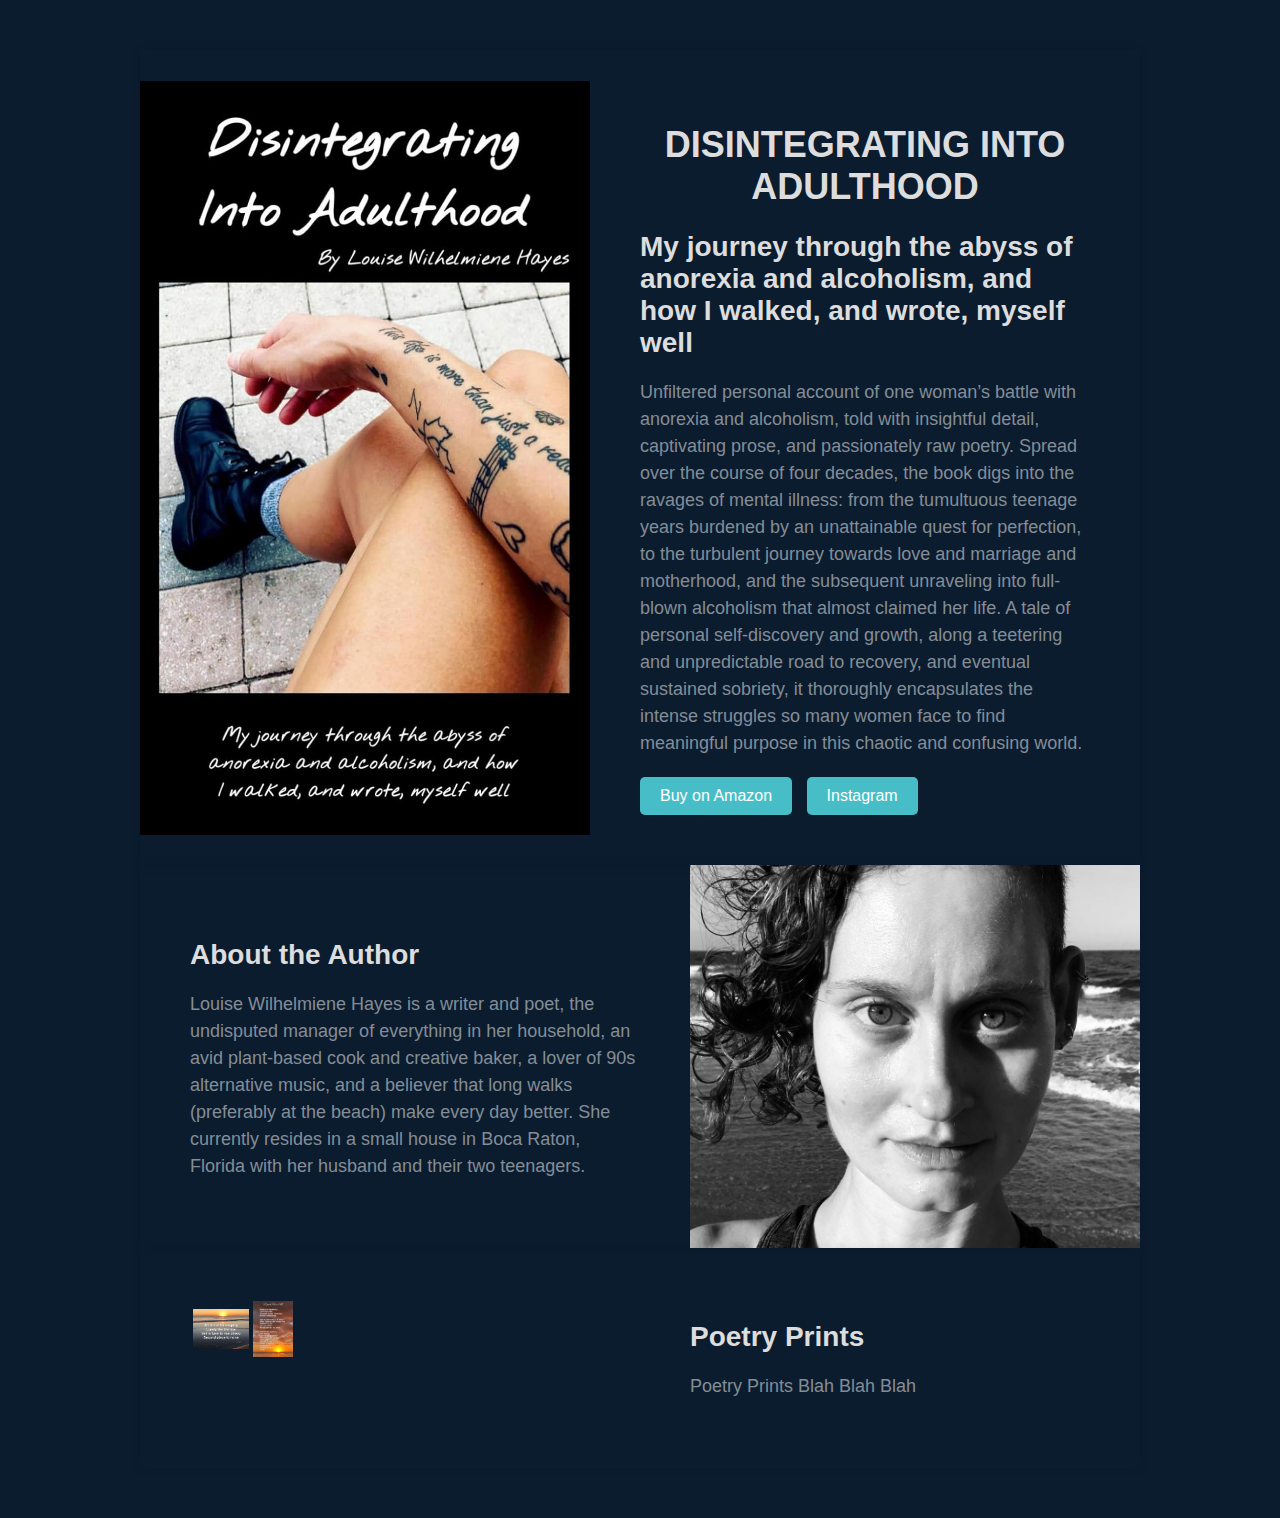
==== index3.html @ 70956264 "Update index3.html" ====
<!DOCTYPE html>
<html lang="en">
<head>
  <meta charset="UTF-8">
  <meta name="viewport" content="width=device-width, initial-scale=1.0">
  <title>Louise Hayes - Disintegrating Into Adulthood</title>
  <style>
    body {
      margin: 0;
      padding: 0;
      font-family: Arial, sans-serif;
      display: flex;
      justify-content: center;
      align-items: center;
      background-color: #0b1c2f;
    }
	.full-container {
	  display: flex;
	  flex-direction: column;
	  margin: 50px;
	}
    .container {
      display: flex;
	  flex-direction: row;
      max-width: 1000px;
      <!- background-color: white; ->
      border-radius: 10px;
      box-shadow: 0 0 10px rgba(0, 0, 0, 0.1);
      overflow: hidden;
    }
    .book-cover {
      flex: 1;
      background-image: url('images/bookcover.jpg');
      background-size: 110%;
	  background-repeat: no-repeat;
      background-position: center;
    }
	.author-photo {
      flex: 1;
      background-image: url('images/louise.jpg');
      background-size: 110%;
	  background-repeat: no-repeat;
      background-position: center;
    }
    .content {
      flex: 1;
      padding: 50px;
	  color: #848d96;
    }
    h1 {
      font-size: 36px;
      margin-bottom: 20px;
	  text-align: center;
	  color: #ddd;
    }
	h2 {
      font-size: 28px;
      margin-bottom: 20px;
	  color: #ddd;
    }
    p {
      font-size: 18px;
      line-height: 1.5;
    }
    .button-container {
      margin-top: 20px;
    }
    .button {
      display: inline-block;
      padding: 10px 20px;
      background-color: #47bec7;
      color: white;
      text-decoration: none;
      border-radius: 5px;
      transition: background-color 0.3s;
      margin-right: 10px;
    }
    .button:hover {
      background-color: #0056b3;
    }
	@media (max-width: 600px) {
    .full-container {
	    display: flex;
	    flex-direction: column;
	    margin: 20px;
	  }
    .container {
      flex-direction: column;
    }
    .book-cover {
	    flex: none;
		  background-image: url('images/bookcover_cropped.jpg');
		  height: 400px;
		  background-position-y: 100%;
	  }
    .content {
      flex: none;
      width: 90%;
    }
    .content {
      padding: 20px;
    }
	  .author-photo {
      flex: none;
      background-image: url('images/louise.jpg');
      height: 400px;
		  background-position-y: 100%;
    }
  }
  </style>
</head>
<body>
  <div class="full-container">
    <div class="container">
      <div class="book-cover"></div>
      <div class="content">
        <h1>DISINTEGRATING INTO ADULTHOOD</h1>
	    <h2>My journey through the abyss of anorexia and alcoholism, and how I walked, and wrote, myself well</h2>
        <p>Unfiltered personal account of one woman’s battle with anorexia and alcoholism, told with insightful detail, captivating prose, and passionately raw poetry. Spread over the course of four decades, the book digs into the ravages of mental illness: from the tumultuous teenage years burdened by an unattainable quest for perfection, to the turbulent journey towards love and marriage and motherhood, and the subsequent unraveling into full-blown alcoholism that almost claimed her life. A tale of personal self-discovery and growth, along a teetering and unpredictable road to recovery, and eventual sustained sobriety, it thoroughly encapsulates the intense struggles so many women face to find meaningful purpose in this chaotic and confusing world.</p>
        <div class="button-container">
          <a href="https://www.amazon.com/dp/B0CRP38R2D?ref_=pe_93986420_774957520" class="button" target="_blank">Buy on Amazon</a>
          <a href="https://www.instagram.com/seapoet.art/" class="button" target="_blank">Instagram</a>
        </div>
      </div>
    </div>
    <div class="container">
	    <div class="content">
		    <h2>About the Author</h2>
		    <p>Louise Wilhelmiene Hayes is a writer and poet, the undisputed manager of everything in her household, an avid plant-based cook and creative baker, a lover of 90s alternative music, and a believer that long walks (preferably at the beach) make every day better. She currently resides in a small house in Boca Raton, Florida with her husband and their two teenagers.</p>
	    </div>
	    <div class="author-photo"></div>
    </div>
    <div class="container">
	    <div class="content">
        <table>
          <tr>
            <td>
              <!-- Insert Thumbnails of print images -->
		<img src="images/art_is_not_for_keeping.jpg" style="width:56px;height:40px;">
            </td>
            <td>
              <img src="images/bigger_than_me.jpg" style="width:40px;height:56px;">
            </td>
          </tr>
        </table>
      </div>
      <div class="content">
		    <h2>Poetry Prints</h2>
		    <p>Poetry Prints Blah Blah Blah</p>
	    </div>
	    
    </div>
  </div>
</body>
</html>

<!--
This code will display the book cover on the left side of the page and the blurb with buttons on the right side. Adjustments have been made to the layout using flexbox for responsiveness and aesthetics.
-->
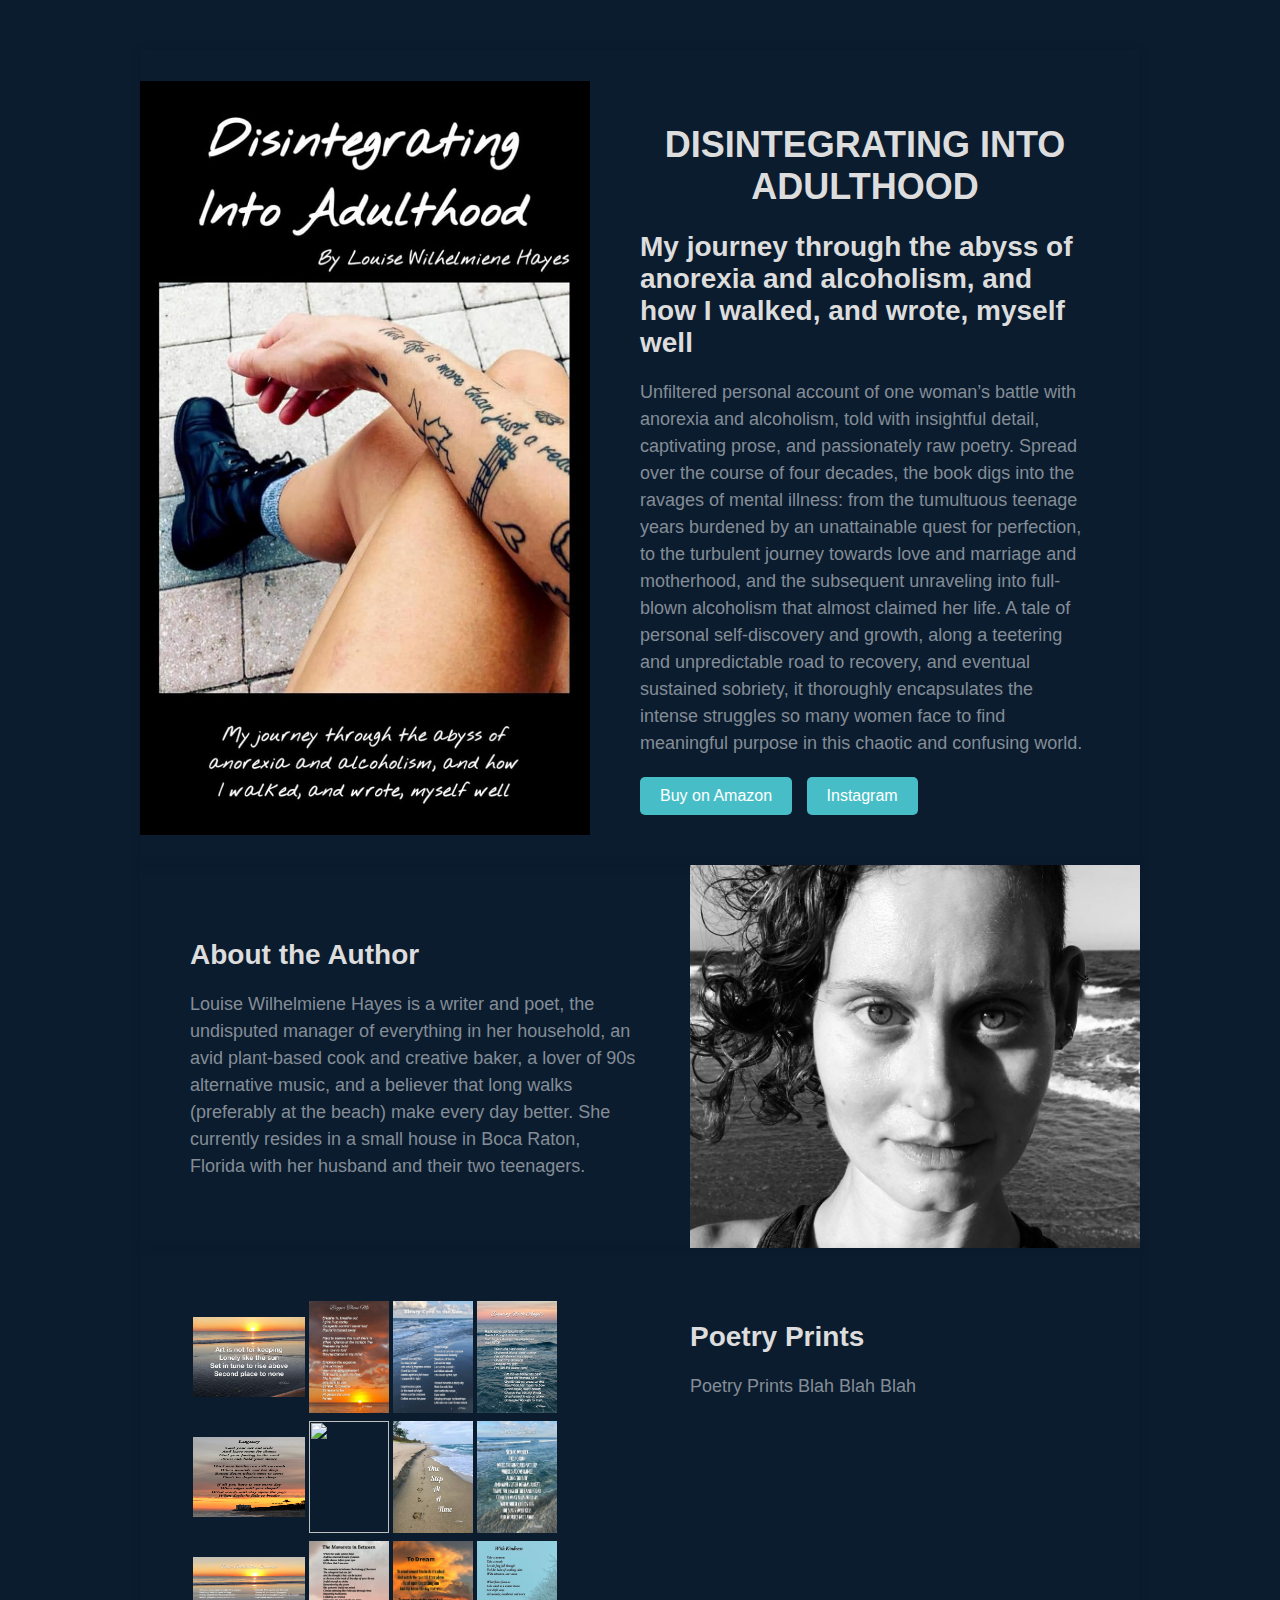
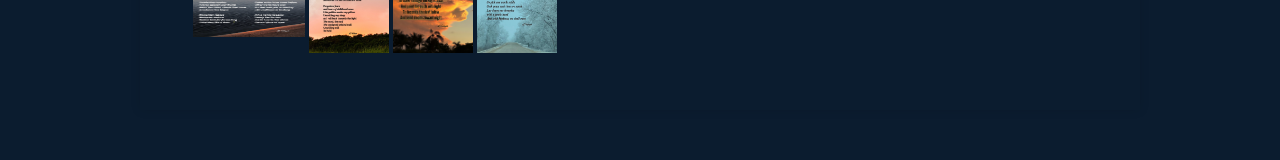
==== commit 37221b37: "Update index3.html" ====
--- a/index3.html
+++ b/index3.html
@@ -135,11 +135,46 @@
         <table>
           <tr>
             <td>
-              <!-- Insert Thumbnails of print images -->
-		<img src="images/art_is_not_for_keeping.jpg" style="width:56px;height:40px;">
+		    			<img src="images/art_is_not_for_keeping.jpg" style="width:112px;height:80px;">
             </td>
             <td>
-              <img src="images/bigger_than_me.jpg" style="width:40px;height:56px;">
+		    			<img src="images/bigger_than_me.jpg" style="width:80px;height:112px;">
+            </td>
+						<td>		
+            	<img src="images/bleary_eyed_to_the_sun.JPG" style="width:80px;height:112px;">
+            </td>
+		  			<td>		
+            	<img src="images/dancing_with_angels.JPG" style="width:80px;height:112px;">
+            </td>
+          </tr>
+					
+          <tr>
+            <td>
+		    			<img src="images/legacy.JPG" style="width:112px;height:80px;">
+            </td>
+            <td>
+		    			<img src="images/new_found_happy_hour.JPG" style="width:80px;height:112px;">
+            </td>
+						<td>		
+            	<img src="images/one_step_at_a_time.jpg" style="width:80px;height:112px;">
+            </td>
+		  			<td>		
+            	<img src="images/sun_kissed.JPG" style="width:80px;height:112px;">
+            </td>
+          </tr>
+					
+          <tr>
+            <td>
+		    			<img src="images/the_artists_curse.JPG" style="width:112px;height:80px;">
+            </td>
+            <td>
+		    			<img src="images/the_moments_in_between.JPG" style="width:80px;height:112px;">
+            </td>
+						<td>		
+            	<img src="images/to_dream.jpg" style="width:80px;height:112px;">
+            </td>
+		  			<td>		
+            	<img src="images/with_kindness.jpg" style="width:80px;height:112px;">
             </td>
           </tr>
         </table>
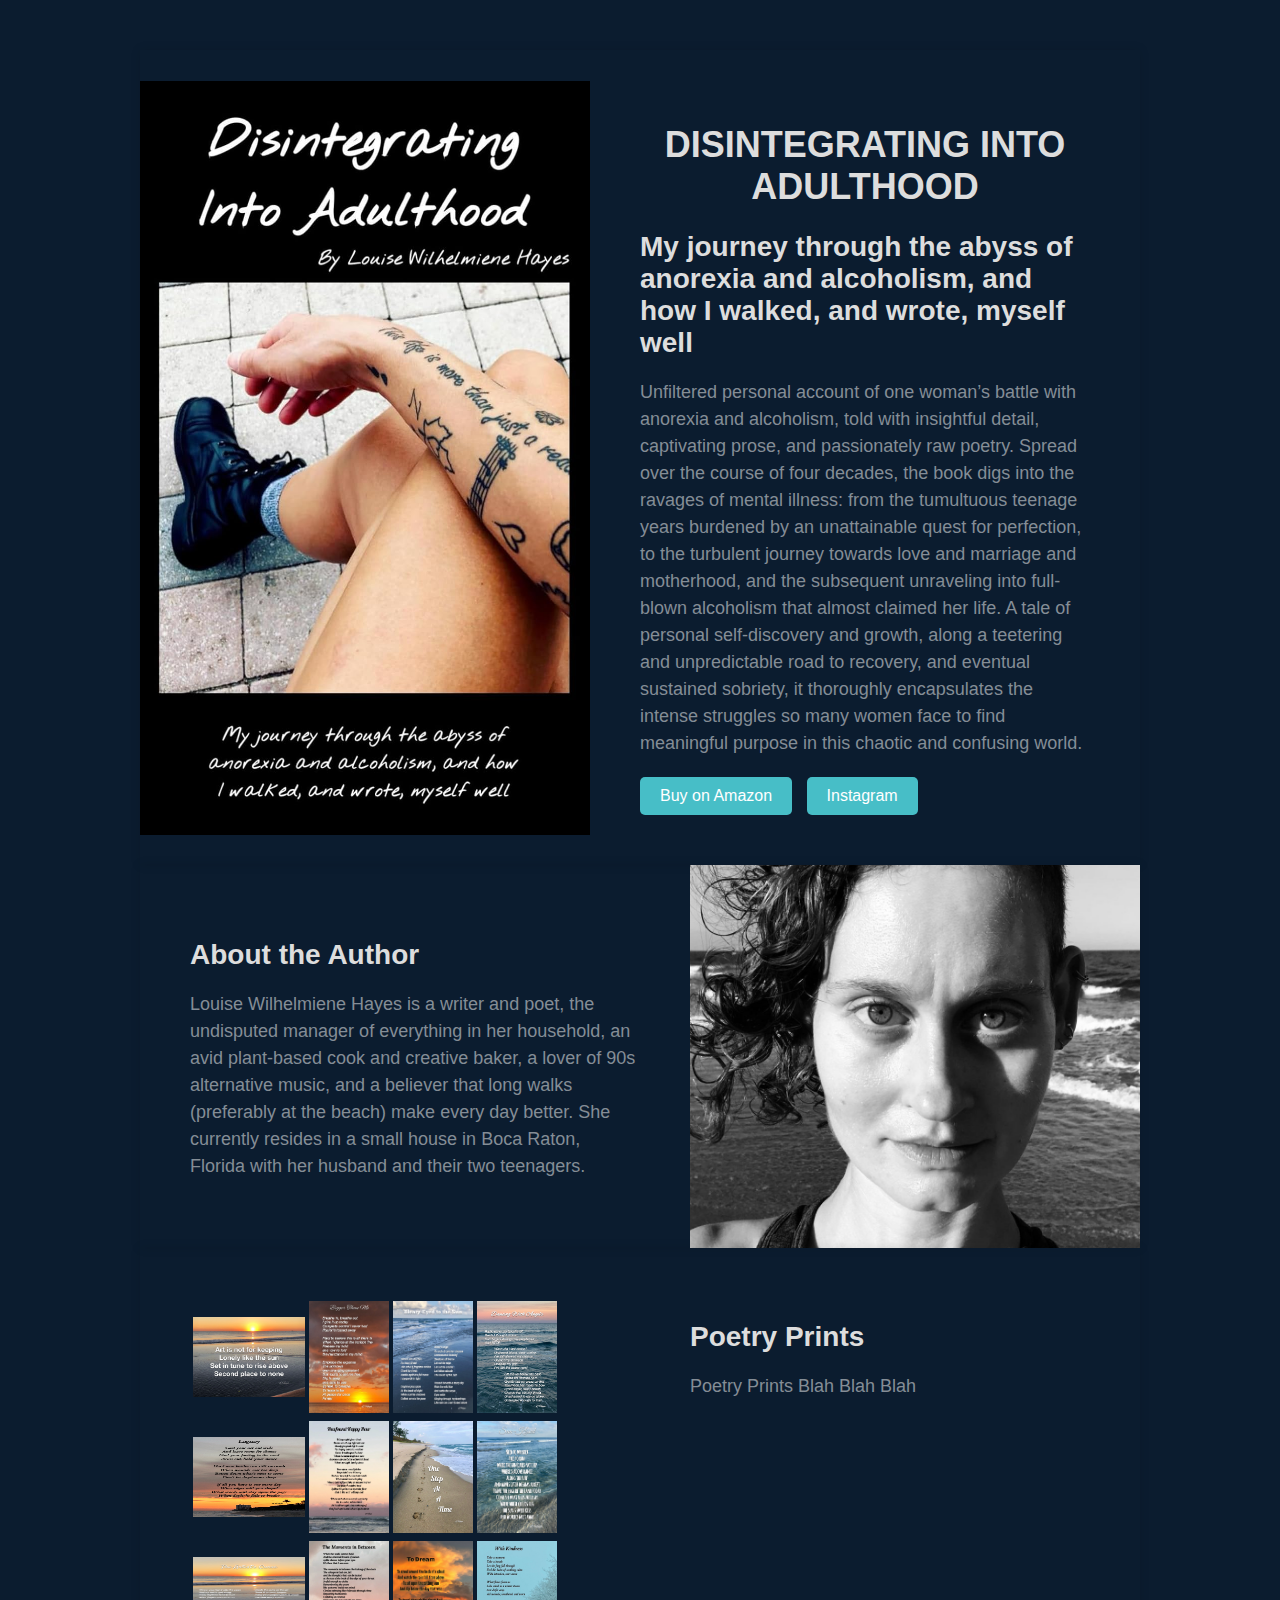
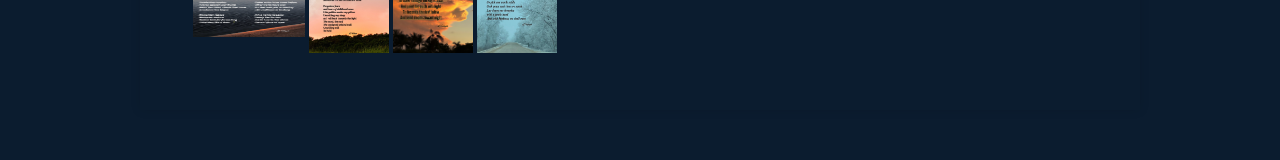
==== commit a121c265: "Update index3.html" ====
--- a/index3.html
+++ b/index3.html
@@ -153,7 +153,7 @@
 		    			<img src="images/legacy.JPG" style="width:112px;height:80px;">
             </td>
             <td>
-		    			<img src="images/new_found_happy_hour.JPG" style="width:80px;height:112px;">
+		    			<img src="images/newfound_happy_hour.JPG" style="width:80px;height:112px;">
             </td>
 						<td>		
             	<img src="images/one_step_at_a_time.jpg" style="width:80px;height:112px;">
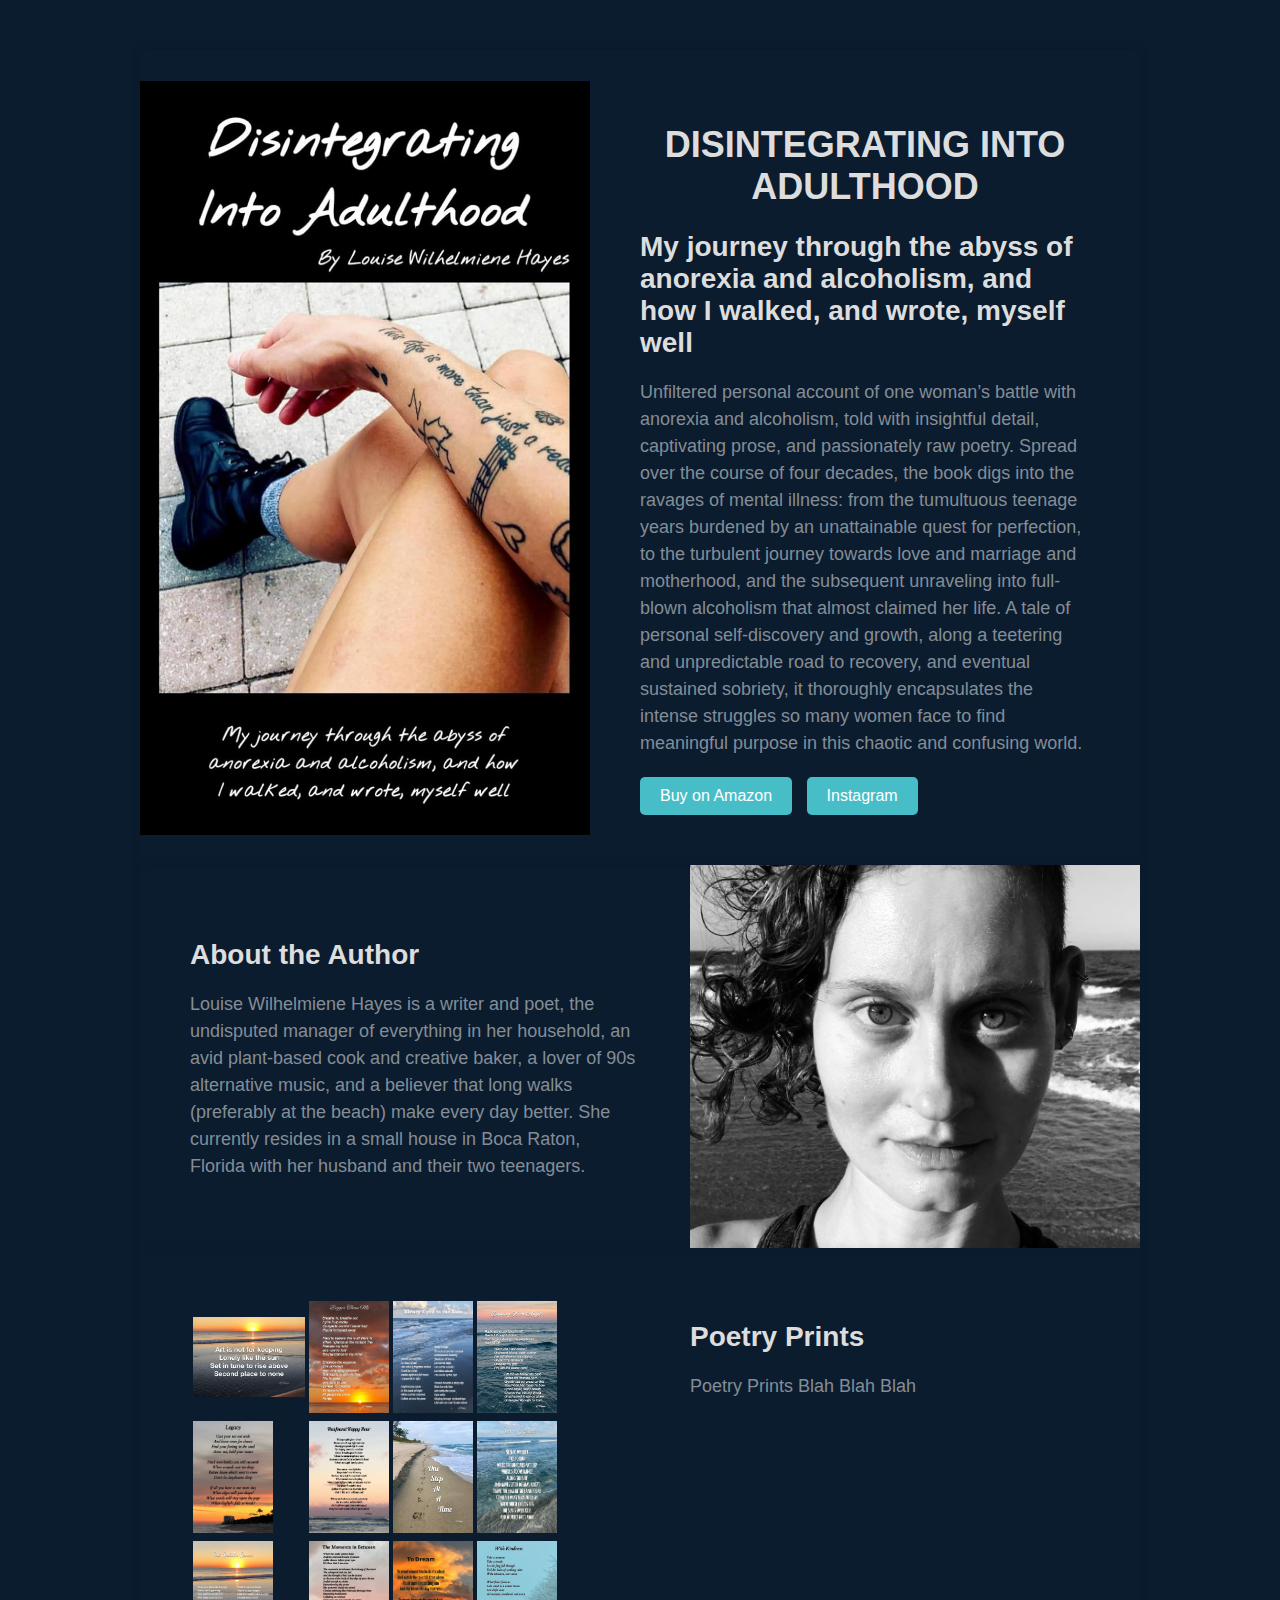
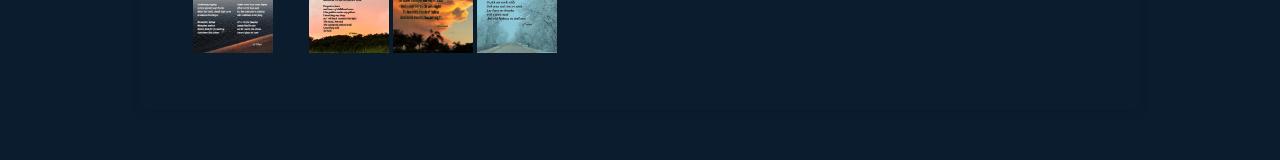
==== commit a65e6cca: "Update index3.html" ====
--- a/index3.html
+++ b/index3.html
@@ -150,7 +150,7 @@
 					
           <tr>
             <td>
-		    			<img src="images/legacy.JPG" style="width:112px;height:80px;">
+		    			<img src="images/legacy.JPG" style="width:80px;height:112px;">
             </td>
             <td>
 		    			<img src="images/newfound_happy_hour.JPG" style="width:80px;height:112px;">
@@ -165,7 +165,7 @@
 					
           <tr>
             <td>
-		    			<img src="images/the_artists_curse.JPG" style="width:112px;height:80px;">
+		    			<img src="images/the_artists_curse.JPG" style="width:80px;height:112px;">
             </td>
             <td>
 		    			<img src="images/the_moments_in_between.JPG" style="width:80px;height:112px;">
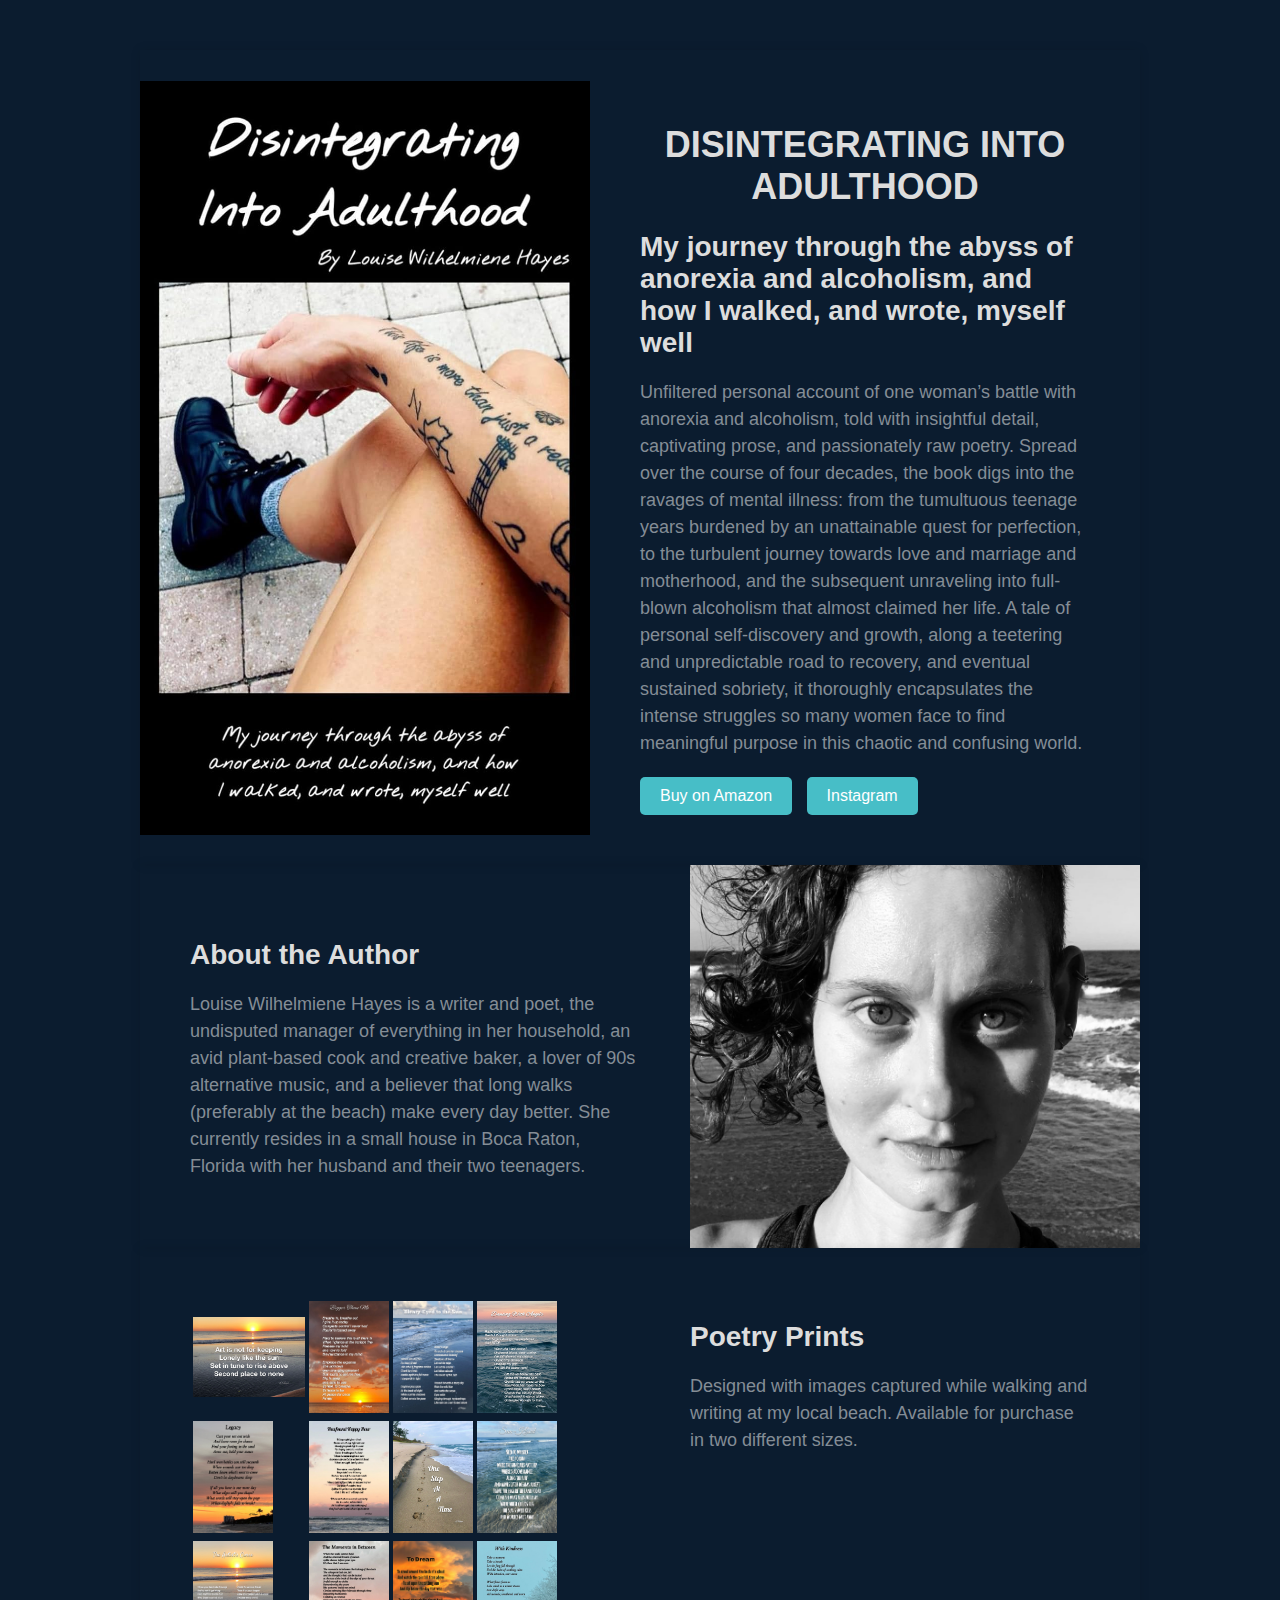
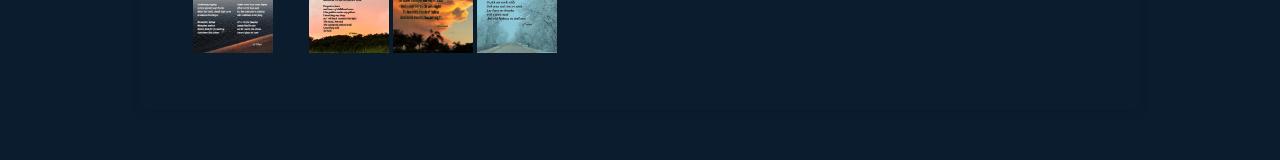
==== commit 4e6b77aa: "Update index3.html" ====
--- a/index3.html
+++ b/index3.html
@@ -181,7 +181,7 @@
       </div>
       <div class="content">
 		    <h2>Poetry Prints</h2>
-		    <p>Poetry Prints Blah Blah Blah</p>
+		    <p>Designed with images captured while walking and writing at my local beach.  Available for purchase in two different sizes.</p>
 	    </div>
 	    
     </div>
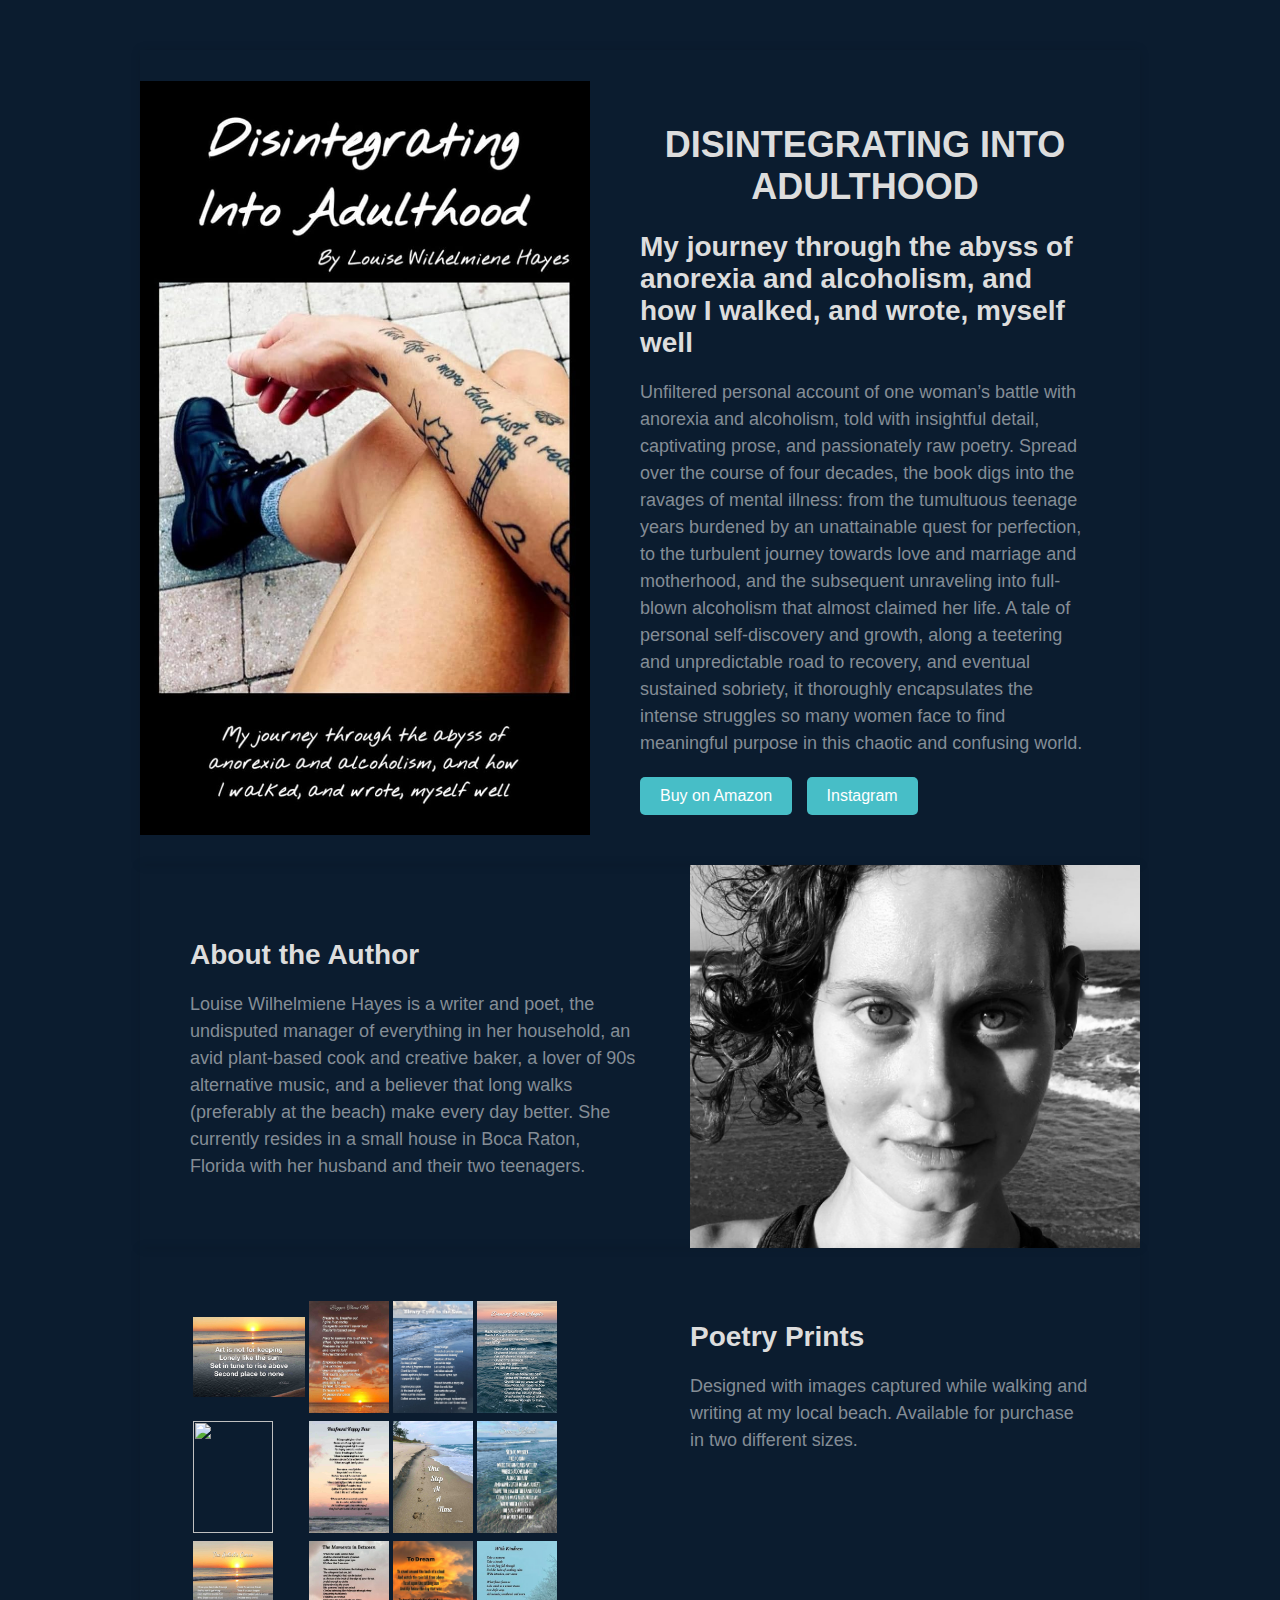
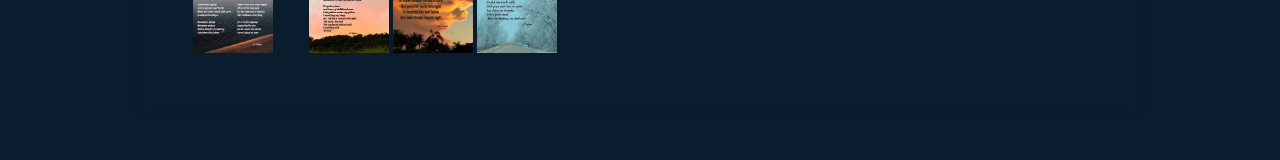
==== commit 3eaa6ffa: "Update index3.html with thumbnail images" ====
--- a/index3.html
+++ b/index3.html
@@ -135,10 +135,10 @@
         <table>
           <tr>
             <td>
-		    			<img src="images/art_is_not_for_keeping.jpg" style="width:112px;height:80px;">
+		    			<img src="images/art_is_not_for_keeping_thumb.jpg" style="width:112px;height:80px;">
             </td>
             <td>
-		    			<img src="images/bigger_than_me.jpg" style="width:80px;height:112px;">
+		    			<img src="images/bigger_than_me_thumb.jpg" style="width:80px;height:112px;">
             </td>
 						<td>		
             	<img src="images/bleary_eyed_to_the_sun.JPG" style="width:80px;height:112px;">
@@ -150,31 +150,31 @@
 					
           <tr>
             <td>
-		    			<img src="images/legacy.JPG" style="width:80px;height:112px;">
+		    			<img src="images/legacy_thumb.jpg" style="width:80px;height:112px;">
             </td>
             <td>
-		    			<img src="images/newfound_happy_hour.JPG" style="width:80px;height:112px;">
+		    			<img src="images/newfound_happy_hour_thumb.jpg" style="width:80px;height:112px;">
             </td>
 						<td>		
-            	<img src="images/one_step_at_a_time.jpg" style="width:80px;height:112px;">
+            	<img src="images/one_step_at_a_time_thumb.jpg" style="width:80px;height:112px;">
             </td>
 		  			<td>		
-            	<img src="images/sun_kissed.JPG" style="width:80px;height:112px;">
+            	<img src="images/sun_kissed_thumb.jpg" style="width:80px;height:112px;">
             </td>
           </tr>
 					
           <tr>
             <td>
-		    			<img src="images/the_artists_curse.JPG" style="width:80px;height:112px;">
+		    			<img src="images/the_artists_curse_thumb.jpg" style="width:80px;height:112px;">
             </td>
             <td>
-		    			<img src="images/the_moments_in_between.JPG" style="width:80px;height:112px;">
+		    			<img src="images/the_moments_in_between_thumb.jpg" style="width:80px;height:112px;">
             </td>
 						<td>		
-            	<img src="images/to_dream.jpg" style="width:80px;height:112px;">
+            	<img src="images/to_dream_thumb.jpg" style="width:80px;height:112px;">
             </td>
 		  			<td>		
-            	<img src="images/with_kindness.jpg" style="width:80px;height:112px;">
+            	<img src="images/with_kindness_thumb.jpg" style="width:80px;height:112px;">
             </td>
           </tr>
         </table>
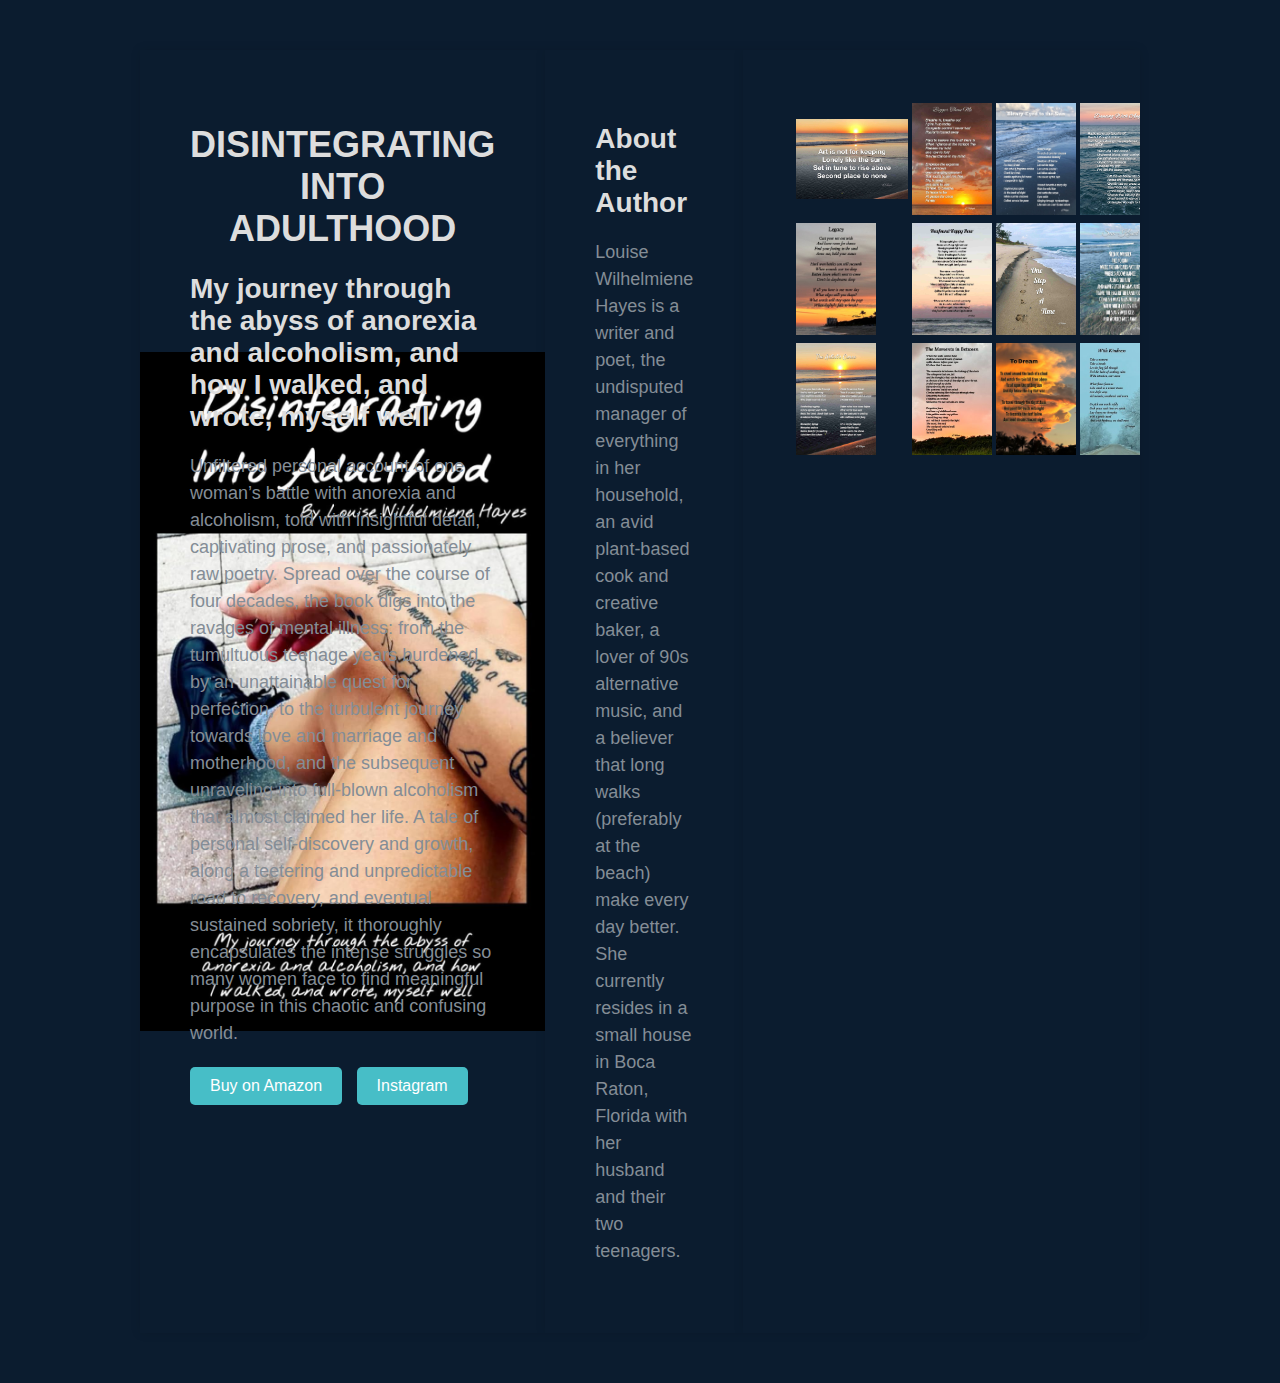
==== commit 0af649d2: "Update index3.html - fixed line indents" ====
--- a/index3.html
+++ b/index3.html
@@ -1,194 +1,194 @@
 <!DOCTYPE html>
 <html lang="en">
-<head>
-  <meta charset="UTF-8">
-  <meta name="viewport" content="width=device-width, initial-scale=1.0">
-  <title>Louise Hayes - Disintegrating Into Adulthood</title>
-  <style>
-    body {
-      margin: 0;
-      padding: 0;
-      font-family: Arial, sans-serif;
-      display: flex;
-      justify-content: center;
-      align-items: center;
-      background-color: #0b1c2f;
-    }
-	.full-container {
-	  display: flex;
-	  flex-direction: column;
-	  margin: 50px;
-	}
-    .container {
-      display: flex;
-	  flex-direction: row;
-      max-width: 1000px;
-      <!- background-color: white; ->
-      border-radius: 10px;
-      box-shadow: 0 0 10px rgba(0, 0, 0, 0.1);
-      overflow: hidden;
-    }
-    .book-cover {
-      flex: 1;
-      background-image: url('images/bookcover.jpg');
-      background-size: 110%;
-	  background-repeat: no-repeat;
-      background-position: center;
-    }
-	.author-photo {
-      flex: 1;
-      background-image: url('images/louise.jpg');
-      background-size: 110%;
-	  background-repeat: no-repeat;
-      background-position: center;
-    }
-    .content {
-      flex: 1;
-      padding: 50px;
-	  color: #848d96;
-    }
-    h1 {
-      font-size: 36px;
-      margin-bottom: 20px;
-	  text-align: center;
-	  color: #ddd;
-    }
-	h2 {
-      font-size: 28px;
-      margin-bottom: 20px;
-	  color: #ddd;
-    }
-    p {
-      font-size: 18px;
-      line-height: 1.5;
-    }
-    .button-container {
-      margin-top: 20px;
-    }
-    .button {
-      display: inline-block;
-      padding: 10px 20px;
-      background-color: #47bec7;
-      color: white;
-      text-decoration: none;
-      border-radius: 5px;
-      transition: background-color 0.3s;
-      margin-right: 10px;
-    }
-    .button:hover {
-      background-color: #0056b3;
-    }
-	@media (max-width: 600px) {
-    .full-container {
-	    display: flex;
-	    flex-direction: column;
-	    margin: 20px;
-	  }
-    .container {
-      flex-direction: column;
-    }
-    .book-cover {
-	    flex: none;
-		  background-image: url('images/bookcover_cropped.jpg');
-		  height: 400px;
-		  background-position-y: 100%;
-	  }
-    .content {
-      flex: none;
-      width: 90%;
-    }
-    .content {
-      padding: 20px;
-    }
-	  .author-photo {
-      flex: none;
-      background-image: url('images/louise.jpg');
-      height: 400px;
-		  background-position-y: 100%;
-    }
-  }
-  </style>
-</head>
-<body>
-  <div class="full-container">
-    <div class="container">
-      <div class="book-cover"></div>
-      <div class="content">
-        <h1>DISINTEGRATING INTO ADULTHOOD</h1>
-	    <h2>My journey through the abyss of anorexia and alcoholism, and how I walked, and wrote, myself well</h2>
-        <p>Unfiltered personal account of one woman’s battle with anorexia and alcoholism, told with insightful detail, captivating prose, and passionately raw poetry. Spread over the course of four decades, the book digs into the ravages of mental illness: from the tumultuous teenage years burdened by an unattainable quest for perfection, to the turbulent journey towards love and marriage and motherhood, and the subsequent unraveling into full-blown alcoholism that almost claimed her life. A tale of personal self-discovery and growth, along a teetering and unpredictable road to recovery, and eventual sustained sobriety, it thoroughly encapsulates the intense struggles so many women face to find meaningful purpose in this chaotic and confusing world.</p>
-        <div class="button-container">
-          <a href="https://www.amazon.com/dp/B0CRP38R2D?ref_=pe_93986420_774957520" class="button" target="_blank">Buy on Amazon</a>
-          <a href="https://www.instagram.com/seapoet.art/" class="button" target="_blank">Instagram</a>
-        </div>
-      </div>
-    </div>
-    <div class="container">
-	    <div class="content">
-		    <h2>About the Author</h2>
-		    <p>Louise Wilhelmiene Hayes is a writer and poet, the undisputed manager of everything in her household, an avid plant-based cook and creative baker, a lover of 90s alternative music, and a believer that long walks (preferably at the beach) make every day better. She currently resides in a small house in Boca Raton, Florida with her husband and their two teenagers.</p>
-	    </div>
-	    <div class="author-photo"></div>
-    </div>
-    <div class="container">
-	    <div class="content">
-        <table>
-          <tr>
-            <td>
-		    			<img src="images/art_is_not_for_keeping_thumb.jpg" style="width:112px;height:80px;">
-            </td>
-            <td>
-		    			<img src="images/bigger_than_me_thumb.jpg" style="width:80px;height:112px;">
-            </td>
-						<td>		
-            	<img src="images/bleary_eyed_to_the_sun.JPG" style="width:80px;height:112px;">
-            </td>
-		  			<td>		
-            	<img src="images/dancing_with_angels.JPG" style="width:80px;height:112px;">
-            </td>
-          </tr>
-					
-          <tr>
-            <td>
-		    			<img src="images/legacy_thumb.jpg" style="width:80px;height:112px;">
-            </td>
-            <td>
-		    			<img src="images/newfound_happy_hour_thumb.jpg" style="width:80px;height:112px;">
-            </td>
-						<td>		
-            	<img src="images/one_step_at_a_time_thumb.jpg" style="width:80px;height:112px;">
-            </td>
-		  			<td>		
-            	<img src="images/sun_kissed_thumb.jpg" style="width:80px;height:112px;">
-            </td>
-          </tr>
-					
-          <tr>
-            <td>
-		    			<img src="images/the_artists_curse_thumb.jpg" style="width:80px;height:112px;">
-            </td>
-            <td>
-		    			<img src="images/the_moments_in_between_thumb.jpg" style="width:80px;height:112px;">
-            </td>
-						<td>		
-            	<img src="images/to_dream_thumb.jpg" style="width:80px;height:112px;">
-            </td>
-		  			<td>		
-            	<img src="images/with_kindness_thumb.jpg" style="width:80px;height:112px;">
-            </td>
-          </tr>
-        </table>
-      </div>
-      <div class="content">
-		    <h2>Poetry Prints</h2>
-		    <p>Designed with images captured while walking and writing at my local beach.  Available for purchase in two different sizes.</p>
-	    </div>
+	<head>
+		<meta charset="UTF-8">
+		<meta name="viewport" content="width=device-width, initial-scale=1.0">
+		<title>Louise Hayes - Disintegrating Into Adulthood</title>
+		<style>
+			body {
+			  margin: 0;
+			  padding: 0;
+			  font-family: Arial, sans-serif;
+			  display: flex;
+			  justify-content: center;
+			  align-items: center;
+			  background-color: #0b1c2f;
+			}
+			.full-container {
+			  display: flex;
+			  flex-direction: column;
+			  margin: 50px;
+			}
+			.container {
+			  display: flex;
+			  flex-direction: row;
+			  max-width: 1000px;
+							<!- background-color: white; ->
+			  border-radius: 10px;
+			  box-shadow: 0 0 10px rgba(0, 0, 0, 0.1);
+			  overflow: hidden;
+			}
+			.book-cover {
+			  flex: 1;
+			  background-image: url('images/bookcover.jpg');
+			  background-size: 110%;
+			  background-repeat: no-repeat;
+			  background-position: center;
+			}
+			.author-photo {
+			  flex: 1;
+			  background-image: url('images/louise.jpg');
+			  background-size: 110%;
+			  background-repeat: no-repeat;
+			  background-position: center;
+			}
+			.content {
+			  flex: 1;
+			  padding: 50px;
+			  color: #848d96;
+			}
+			h1 {
+			  font-size: 36px;
+			  margin-bottom: 20px;
+			  text-align: center;
+			  color: #ddd;
+			}
+			h2 {
+			  font-size: 28px;
+			  margin-bottom: 20px;
+			  color: #ddd;
+			}
+			p {
+			  font-size: 18px;
+			  line-height: 1.5;
+			}
+			.button-container {
+			  margin-top: 20px;
+			}
+			.button {
+			  display: inline-block;
+			  padding: 10px 20px;
+			  background-color: #47bec7;
+			  color: white;
+			  text-decoration: none;
+			  border-radius: 5px;
+			  transition: background-color 0.3s;
+			  margin-right: 10px;
+			}
+			.button:hover {
+			  background-color: #0056b3;
+			}
+			@media (max-width: 600px) {
+			.full-container {
+				display: flex;
+				flex-direction: column;
+				margin: 20px;
+			  }
+			.container {
+			  flex-direction: column;
+			}
+			.book-cover {
+				flex: none;
+				  background-image: url('images/bookcover_cropped.jpg');
+				  height: 400px;
+				  background-position-y: 100%;
+			  }
+			.content {
+			  flex: none;
+			  width: 90%;
+			}
+			.content {
+			  padding: 20px;
+			}
+			  .author-photo {
+			  flex: none;
+			  background-image: url('images/louise.jpg');
+			  height: 400px;
+				  background-position-y: 100%;
+			}
+		  }
+		</style>
+	</head>
+	<body>
+		<div class="full-container">
+			<div class="container">
+				<div class="book-cover"/>
+				<div class="content">
+					<h1>DISINTEGRATING INTO ADULTHOOD</h1>
+					<h2>My journey through the abyss of anorexia and alcoholism, and how I walked, and wrote, myself well</h2>
+					<p>Unfiltered personal account of one woman’s battle with anorexia and alcoholism, told with insightful detail, captivating prose, and passionately raw poetry. Spread over the course of four decades, the book digs into the ravages of mental illness: from the tumultuous teenage years burdened by an unattainable quest for perfection, to the turbulent journey towards love and marriage and motherhood, and the subsequent unraveling into full-blown alcoholism that almost claimed her life. A tale of personal self-discovery and growth, along a teetering and unpredictable road to recovery, and eventual sustained sobriety, it thoroughly encapsulates the intense struggles so many women face to find meaningful purpose in this chaotic and confusing world.</p>
+					<div class="button-container">
+						<a href="https://www.amazon.com/dp/B0CRP38R2D?ref_=pe_93986420_774957520" class="button" target="_blank">Buy on Amazon</a>
+						<a href="https://www.instagram.com/seapoet.art/" class="button" target="_blank">Instagram</a>
+					</div>
+				</div>
+			</div>
+			<div class="container">
+				<div class="content">
+					<h2>About the Author</h2>
+					<p>Louise Wilhelmiene Hayes is a writer and poet, the undisputed manager of everything in her household, an avid plant-based cook and creative baker, a lover of 90s alternative music, and a believer that long walks (preferably at the beach) make every day better. She currently resides in a small house in Boca Raton, Florida with her husband and their two teenagers.</p>
+				</div>
+				<div class="author-photo"/>
+			</div>
+			<div class="container">
+				<div class="content">
+					<table>
+						<tr>
+							<td>
+								<img src="images/art_is_not_for_keeping_thumb.jpg" style="width:112px;height:80px;">
+							</td>
+							<td>
+								<img src="images/bigger_than_me_thumb.jpg" style="width:80px;height:112px;">
+							</td>
+							<td>
+								<img src="images/bleary_eyed_to_the_sun.JPG" style="width:80px;height:112px;">
+							</td>
+							<td>
+								<img src="images/dancing_with_angels.JPG" style="width:80px;height:112px;">
+							</td>
+						</tr>
+				
+						<tr>
+							<td>
+								<img src="images/legacy_thumb.jpg" style="width:80px;height:112px;">
+							</td>
+							<td>
+								<img src="images/newfound_happy_hour_thumb.jpg" style="width:80px;height:112px;">
+							</td>
+							<td>
+								<img src="images/one_step_at_a_time_thumb.jpg" style="width:80px;height:112px;">
+							</td>
+							<td>
+								<img src="images/sun_kissed_thumb.jpg" style="width:80px;height:112px;">
+							</td>
+						</tr>
+				
+						<tr>
+							<td>
+								<img src="images/the_artists_curse_thumb.jpg" style="width:80px;height:112px;">
+							</td>
+							<td>
+								<img src="images/the_moments_in_between_thumb.jpg" style="width:80px;height:112px;">
+							</td>
+							<td>
+								<img src="images/to_dream_thumb.jpg" style="width:80px;height:112px;">
+							</td>
+							<td>
+								<img src="images/with_kindness_thumb.jpg" style="width:80px;height:112px;">
+							</td>
+						</tr>
+					</table>
+				</div>
+				<div class="content">
+					<h2>Poetry Prints</h2>
+					<p>Designed with images captured while walking and writing at my local beach.  Available for purchase in two different sizes.</p>
+				</div>
 	    
-    </div>
-  </div>
-</body>
+			</div>
+		</div>
+	</body>
 </html>
 
-<!--
+														<!--
 This code will display the book cover on the left side of the page and the blurb with buttons on the right side. Adjustments have been made to the layout using flexbox for responsiveness and aesthetics.
 -->
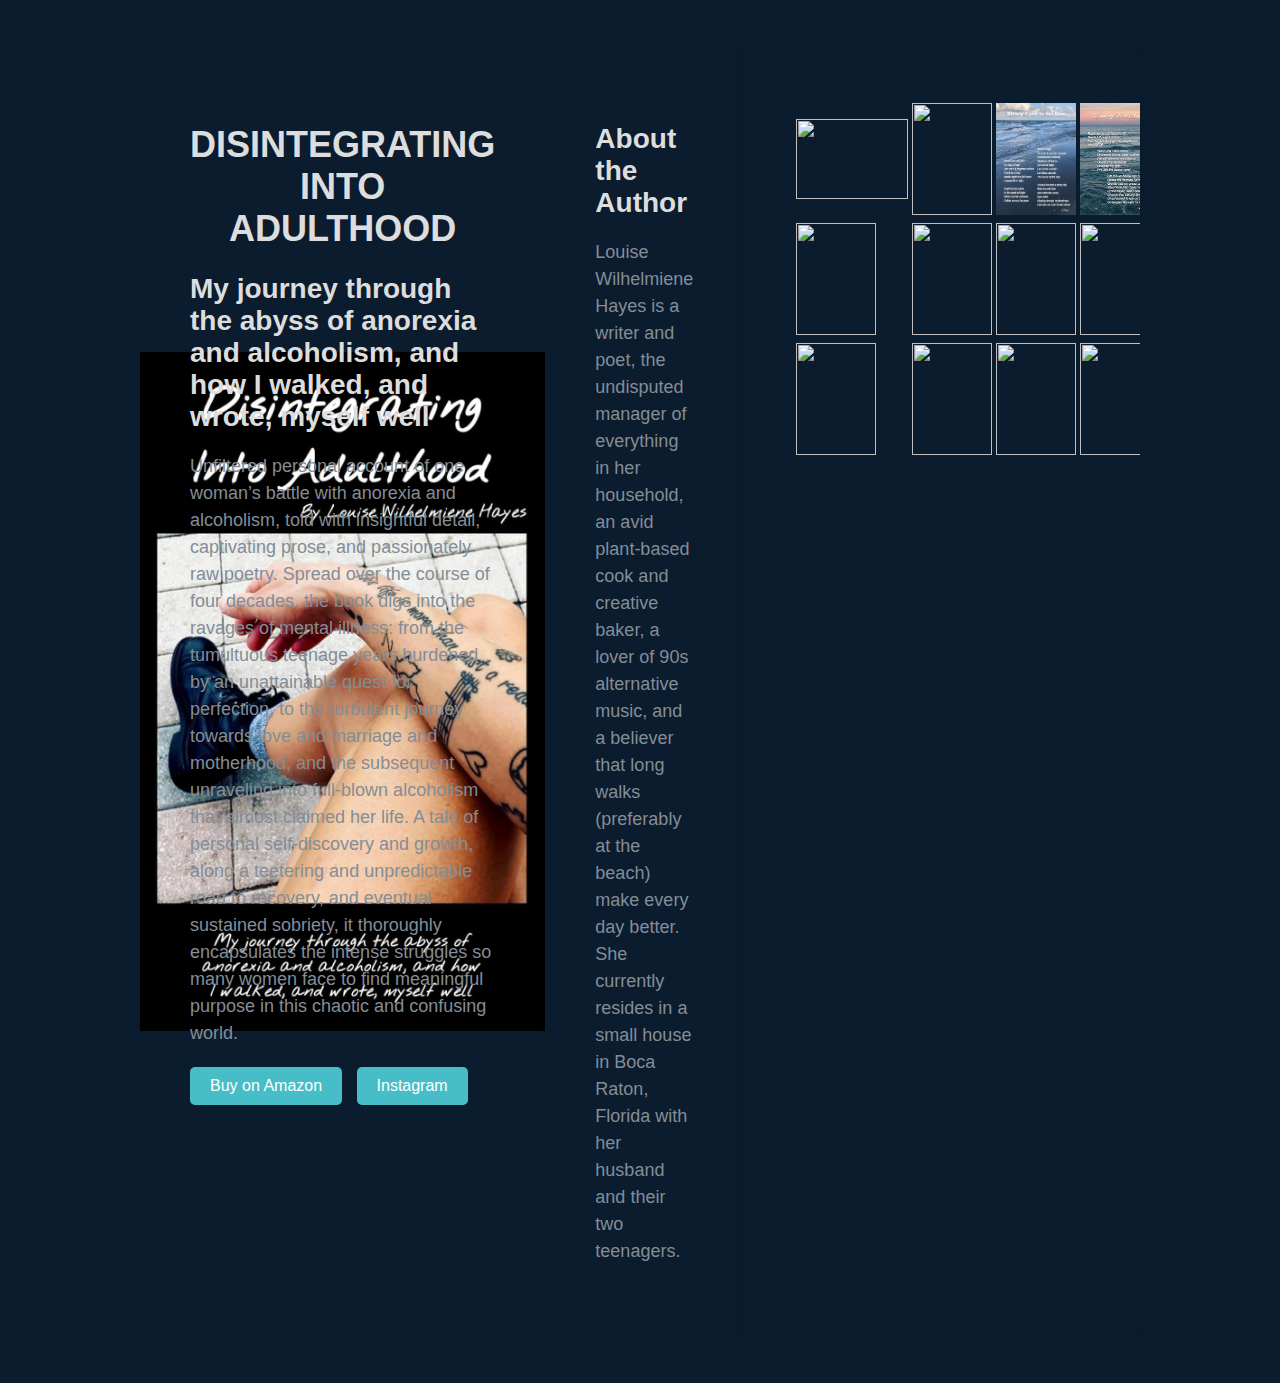
==== commit 436b8375: "fixed images and added poetry prints" ====
--- a/index3.html
+++ b/index3.html
@@ -23,7 +23,7 @@
 			  display: flex;
 			  flex-direction: row;
 			  max-width: 1000px;
-							<!- background-color: white; ->
+			/*background-color: white; */
 			  border-radius: 10px;
 			  box-shadow: 0 0 10px rgba(0, 0, 0, 0.1);
 			  overflow: hidden;
